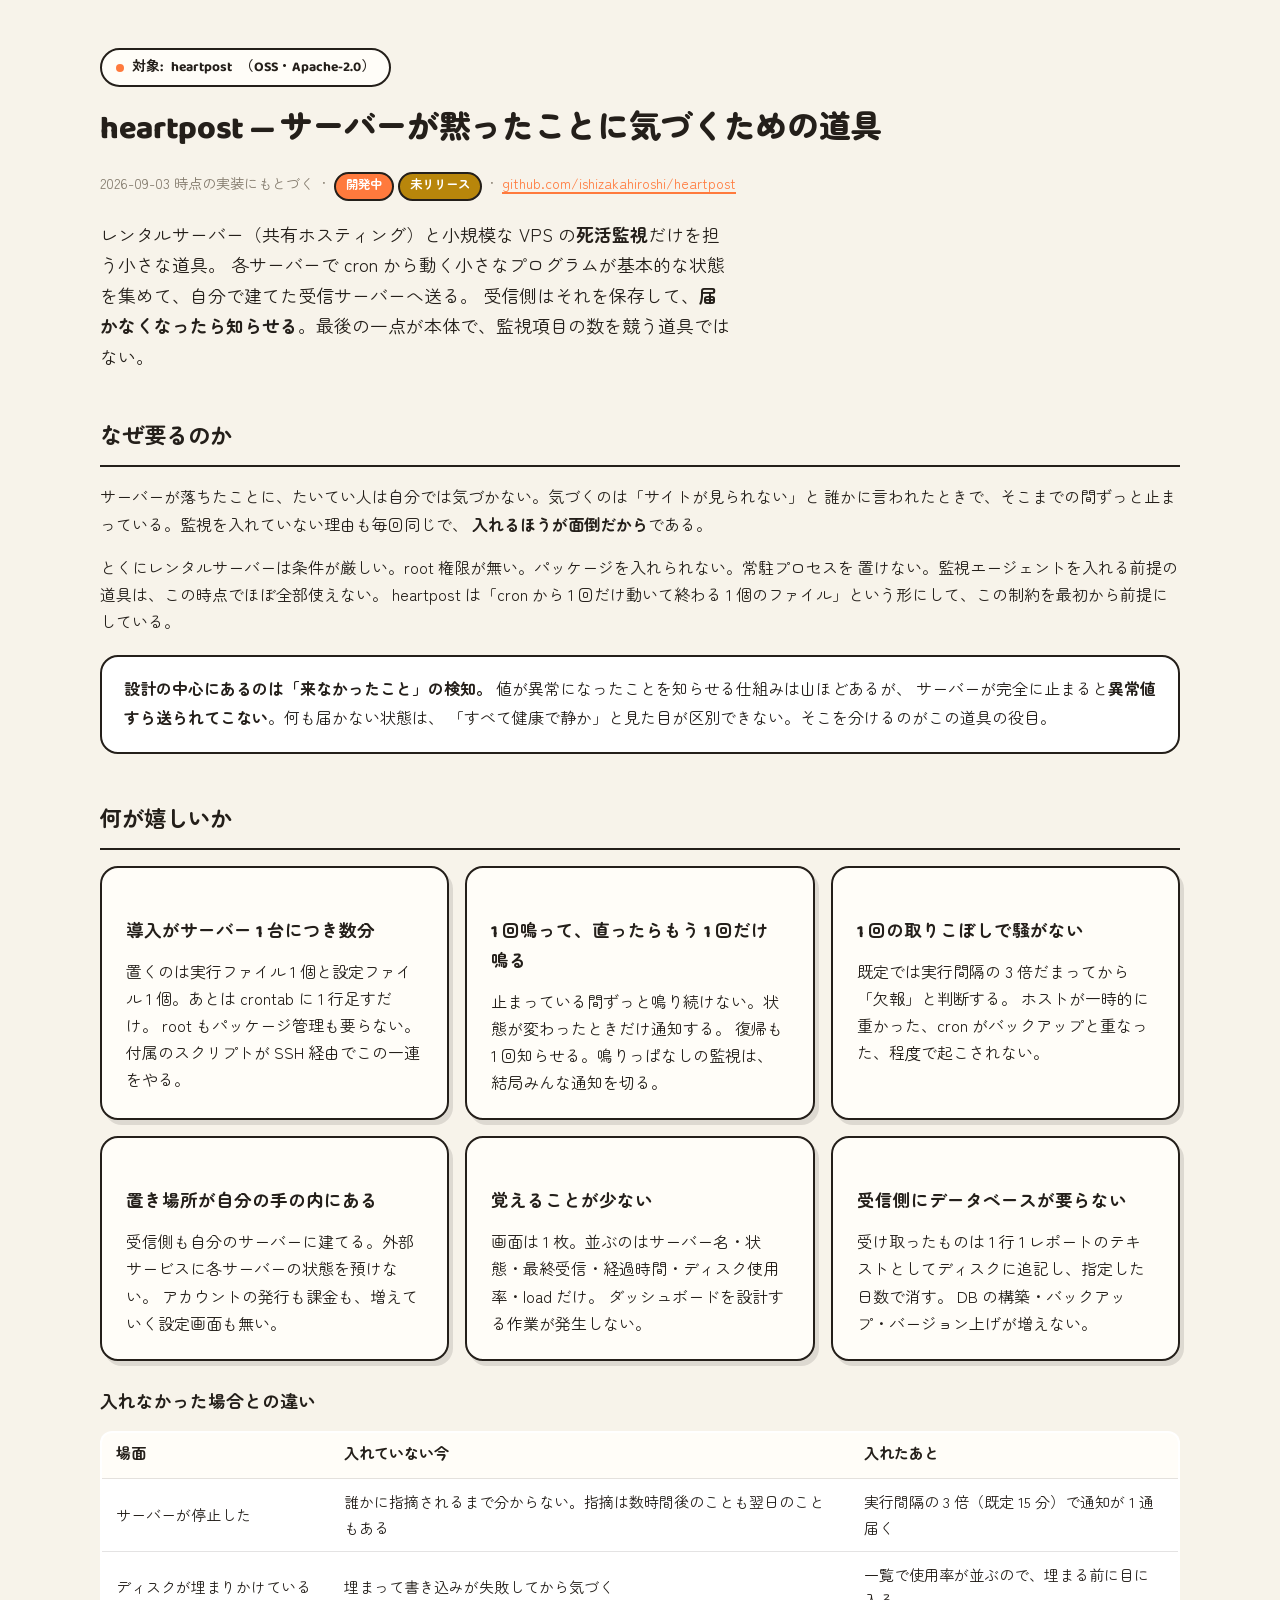
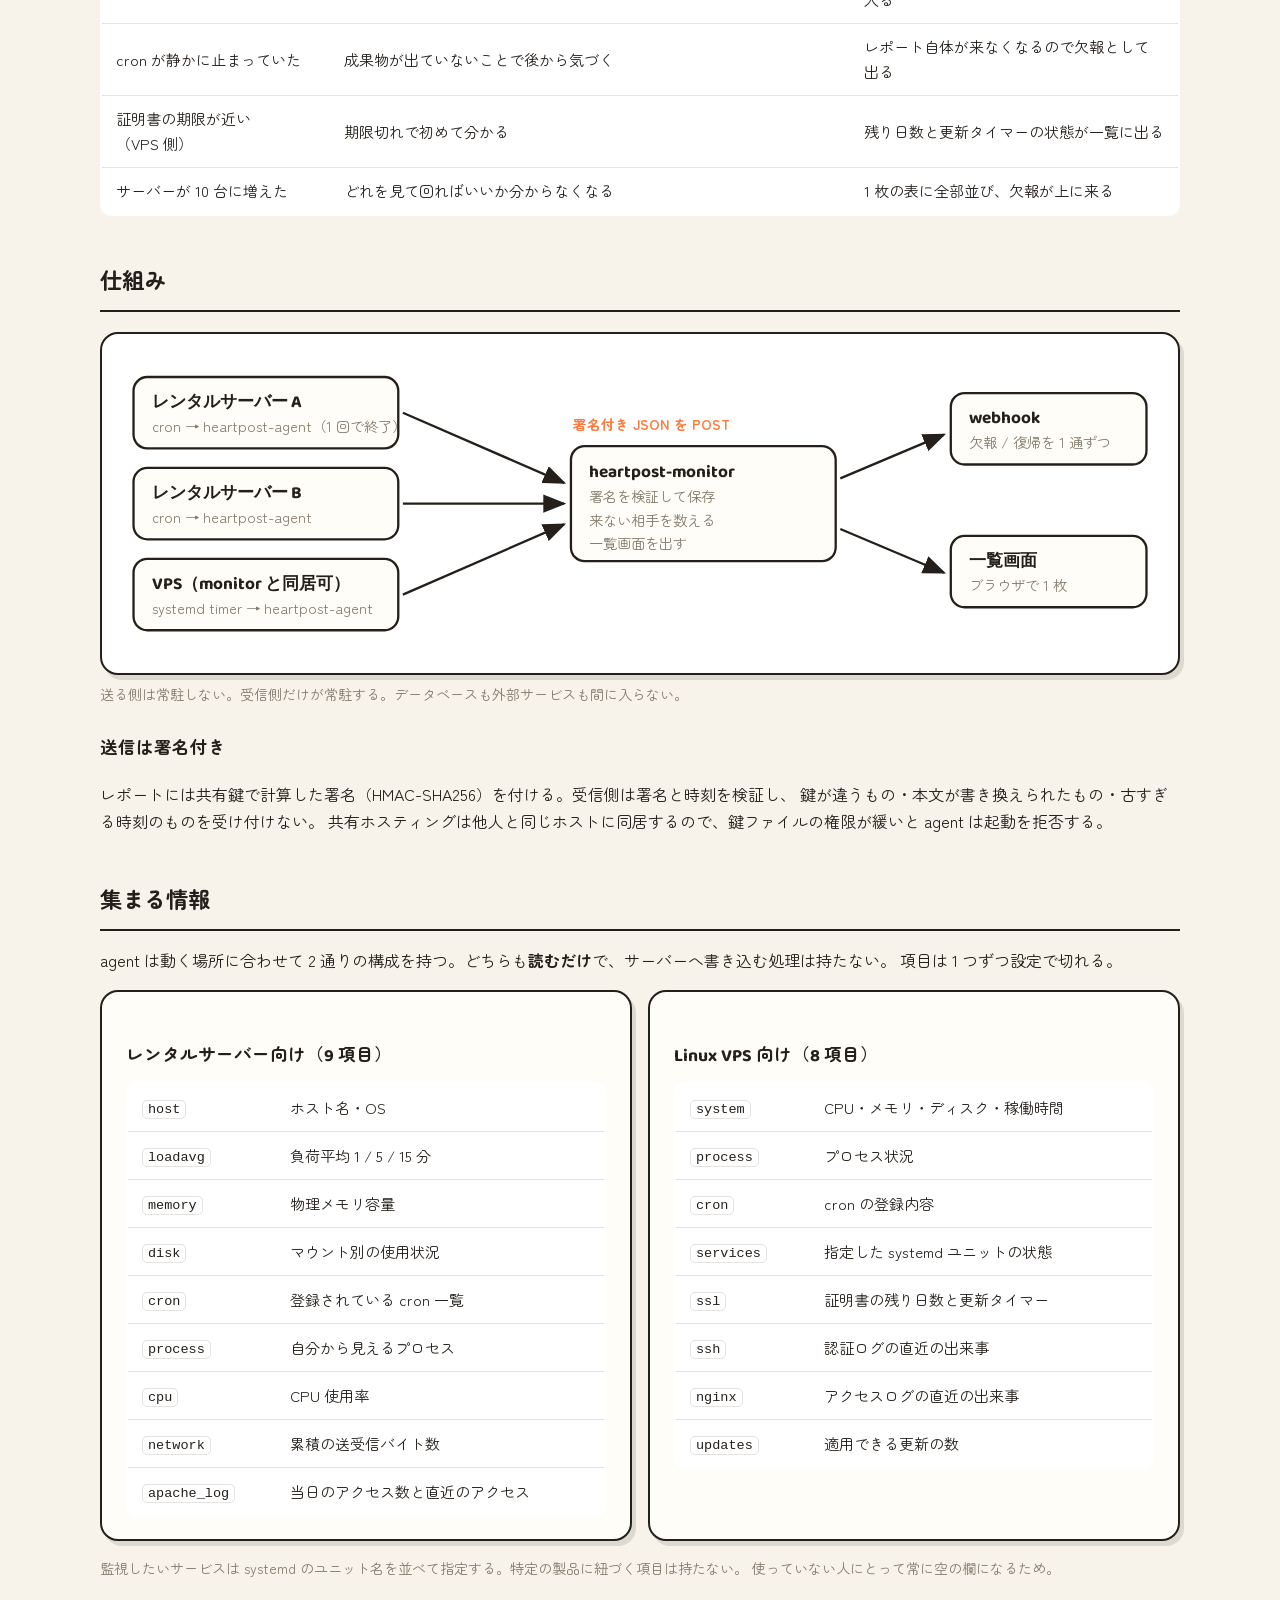
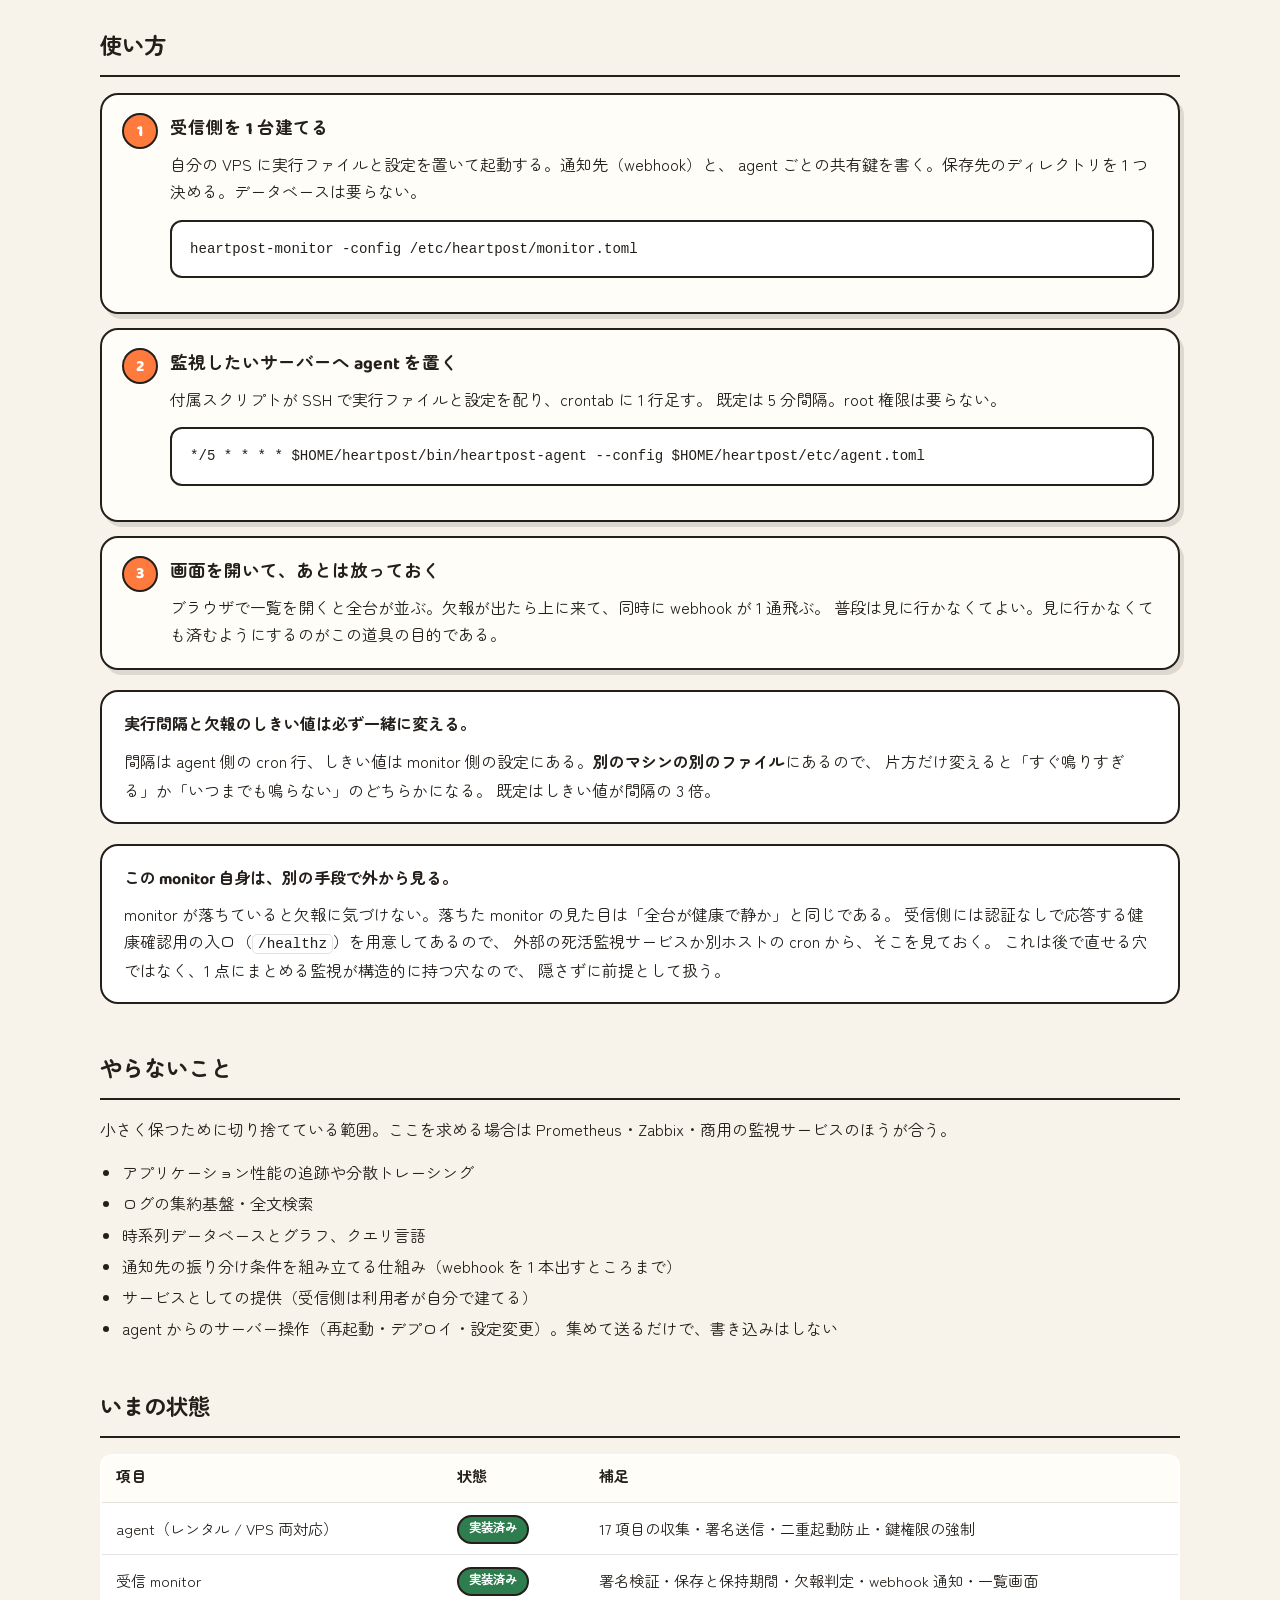
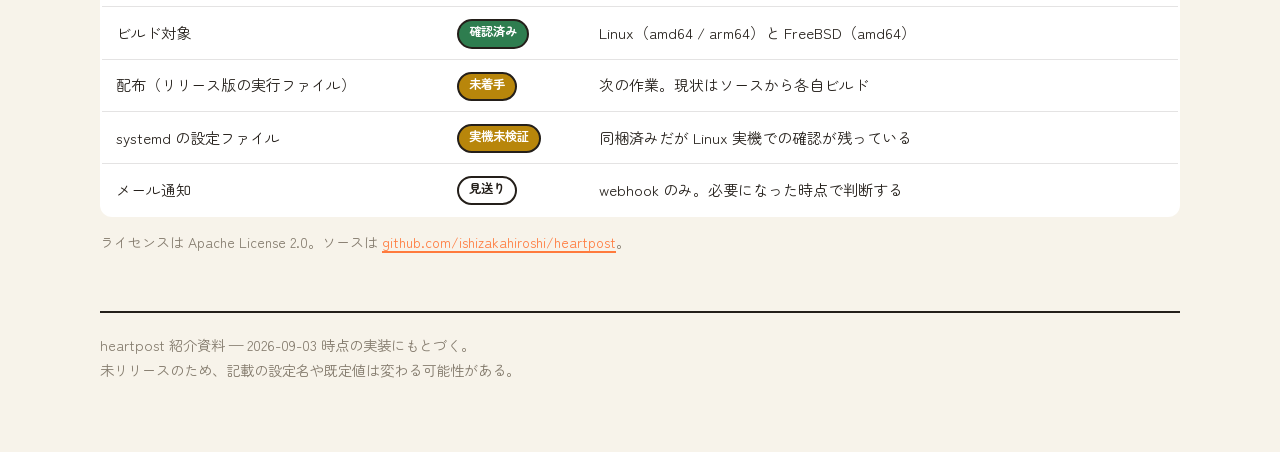
==== docs/index.html @ 2120d0ba "docs: 紹介ページを追加して GitHub Pages から出す 概要・なぜ要るか・何が嬉しいか・仕組み図・収集項目・使い方・やらないこと・ 現状を 1 ファイルにまとめた日本語の紹介ページ。do" ====
<!DOCTYPE html>
<html lang="ja">
<head>
<meta charset="utf-8">
<meta name="viewport" content="width=device-width,initial-scale=1">
<title>heartpost — レンタルサーバーと VPS の死活監視</title>
<meta name="description" content="heartpost はレンタルサーバー（共有ホスティング）と小規模な VPS の死活監視だけを担う小さな OSS。cron から動く agent が署名付きの heartbeat を送り、自前の monitor が届かなくなったら知らせる。">
<link rel="canonical" href="https://ishizakahiroshi.github.io/heartpost/">
<link rel="preconnect" href="https://fonts.googleapis.com">
<link rel="preconnect" href="https://fonts.gstatic.com" crossorigin>
<link href="https://fonts.googleapis.com/css2?family=Baloo+2:wght@600;700;800&family=Zen+Maru+Gothic:wght@400;500;700&display=swap" rel="stylesheet">
<style>
  :root {
    --bg:#f7f3ea; --ink:#241f1a; --ink-soft:#837a6c; --line:rgba(36,31,26,0.12);
    --accent:#ff7a3d; --card:#fffdf8; --ok:#2e7d4f; --warn:#b8860b; --bad:#b3261e;
    --display:'Baloo 2','Zen Maru Gothic',system-ui,cursive;
    --body:'Zen Maru Gothic',system-ui,sans-serif;
  }
  *{box-sizing:border-box}
  html,body{margin:0;padding:0}
  body{font-family:var(--body);color:var(--ink);background:var(--bg);line-height:1.7;
       text-wrap:pretty;font-size:16px}
  .wrap{max-width:min(1080px,92vw);margin:0 auto;padding:48px 0 80px}
  h1{font-family:var(--display);font-weight:800;font-size:2rem;margin:0 0 12px;letter-spacing:-0.01em}
  h2{font-family:var(--display);font-weight:700;font-size:1.4rem;margin:48px 0 16px;
     padding-bottom:8px;border-bottom:2px solid var(--ink)}
  h3{font-family:var(--display);font-weight:700;font-size:1.1rem;margin:28px 0 10px}
  p,li{font-size:1rem}
  a{color:var(--accent);text-decoration:underline;text-decoration-thickness:1.5px;text-underline-offset:3px}
  .card{background:var(--card);border:2px solid var(--ink);border-radius:18px;
        padding:22px 24px;box-shadow:4px 5px 0 var(--line);margin:16px 0}
  table{width:100%;border-collapse:collapse;margin:12px 0;background:#fff;
        border:2px solid var(--ink);border-radius:12px;overflow:hidden}
  th,td{padding:10px 14px;text-align:left;border-bottom:1px solid var(--line);font-size:0.94rem}
  th{background:#fffdf8;font-family:var(--display);font-weight:700}
  tr:last-child td{border-bottom:0}
  .tag{display:inline-block;padding:2px 10px;border-radius:999px;
       font-family:var(--display);font-weight:700;font-size:0.78rem;
       border:2px solid var(--ink);background:#fff;color:var(--ink)}
  .tag-ok{background:var(--ok);color:#fff} .tag-warn{background:var(--warn);color:#fff}
  .tag-bad{background:var(--bad);color:#fff} .tag-accent{background:var(--accent);color:#fff}
  .system-badge{display:inline-flex;align-items:center;gap:8px;padding:6px 14px;
                border-radius:999px;border:2px solid var(--ink);background:var(--card);
                font-family:var(--display);font-weight:700;font-size:0.86rem}
  .system-badge .dot{width:8px;height:8px;border-radius:50%;background:var(--accent)}
  .meta{color:var(--ink-soft);font-size:0.88rem}
  .lede{font-size:1.12rem;max-width:70ch}
  .grid2{display:grid;grid-template-columns:repeat(auto-fit,minmax(310px,1fr));gap:16px;margin:16px 0}
  .grid2 .card{margin:0}
  .kv{margin:0}
  .kv dt{font-family:var(--display);font-weight:700;margin-top:14px}
  .kv dt:first-child{margin-top:0}
  .kv dd{margin:2px 0 0}
  code{font-family:Consolas,ui-monospace,SFMono-Regular,Menlo,monospace;font-size:0.9em;
       background:#fff;border:1px solid var(--line);border-radius:5px;padding:1px 5px}
  pre{background:#fff;border:2px solid var(--ink);border-radius:12px;padding:16px 18px;
      overflow-x:auto;font-family:Consolas,ui-monospace,SFMono-Regular,Menlo,monospace;font-size:0.88rem;line-height:1.6}
  pre code{background:none;border:0;padding:0;font-size:1em}
  .steps{counter-reset:step;list-style:none;padding:0;margin:16px 0}
  .steps>li{counter-increment:step;background:var(--card);border:2px solid var(--ink);
            border-radius:18px;padding:20px 24px 20px 68px;position:relative;
            box-shadow:4px 5px 0 var(--line);margin:0 0 14px}
  .steps>li::before{content:counter(step);position:absolute;left:20px;top:18px;
            width:32px;height:32px;border-radius:50%;border:2px solid var(--ink);
            background:var(--accent);color:#fff;font-family:var(--display);font-weight:800;
            display:grid;place-items:center;font-size:1rem}
  .steps h3{margin:0 0 6px}
  figure{margin:20px 0}
  figcaption{color:var(--ink-soft);font-size:0.88rem;margin-top:8px}
  .diagram{background:#fff;border:2px solid var(--ink);border-radius:18px;padding:20px;
           box-shadow:4px 5px 0 var(--line)}
  .diagram svg{width:100%;height:auto;display:block}
  .note{border:2px solid var(--ink);border-radius:18px;background:#fff;padding:18px 22px;margin:20px 0}
  .note b{font-family:var(--display)}
  ul.tight{margin:8px 0;padding-left:22px}
  ul.tight li{margin:4px 0}
  .foot{margin-top:56px;padding-top:20px;border-top:2px solid var(--ink);color:var(--ink-soft);font-size:0.9rem}
  /* 狭い画面では表が min-content 未満に縮まず、文書全体を横へ押し広げて本文が切れる。
     表だけを内側でスクロールさせて、本文の折り返しを守る。 */
  @media (max-width:720px){
    table{display:block;overflow-x:auto;-webkit-overflow-scrolling:touch}
    .wrap{padding:32px 0 64px}
    h1{font-size:1.6rem}
    .steps>li{padding:18px 18px 18px 58px}
    .steps>li::before{left:14px}
  }
  @media print{ body{background:#fff} .card,.steps>li,.diagram,.note{box-shadow:none} }
</style>
</head>
<body>
<div class="wrap">

  <div class="system-badge"><span class="dot"></span> 対象: <b>heartpost</b>（OSS・Apache-2.0）</div>

  <h1 style="margin-top:16px">heartpost — サーバーが黙ったことに気づくための道具</h1>
  <p class="meta">
    2026-09-03 時点の実装にもとづく &nbsp;·&nbsp; <span class="tag tag-accent">開発中</span>
    <span class="tag tag-warn">未リリース</span>
    &nbsp;·&nbsp; <a href="https://github.com/ishizakahiroshi/heartpost">github.com/ishizakahiroshi/heartpost</a>
  </p>

  <p class="lede">
    レンタルサーバー（共有ホスティング）と小規模な VPS の<b>死活監視</b>だけを担う小さな道具。
    各サーバーで cron から動く小さなプログラムが基本的な状態を集めて、自分で建てた受信サーバーへ送る。
    受信側はそれを保存して、<b>届かなくなったら知らせる</b>。最後の一点が本体で、監視項目の数を競う道具ではない。
  </p>

  <h2>なぜ要るのか</h2>

  <p>
    サーバーが落ちたことに、たいてい人は自分では気づかない。気づくのは「サイトが見られない」と
    誰かに言われたときで、そこまでの間ずっと止まっている。監視を入れていない理由も毎回同じで、
    <b>入れるほうが面倒だから</b>である。
  </p>

  <p>
    とくにレンタルサーバーは条件が厳しい。root 権限が無い。パッケージを入れられない。常駐プロセスを
    置けない。監視エージェントを入れる前提の道具は、この時点でほぼ全部使えない。
    heartpost は「cron から 1 回だけ動いて終わる 1 個のファイル」という形にして、この制約を最初から前提にしている。
  </p>

  <div class="note">
    <p style="margin:0">
      <b>設計の中心にあるのは「来なかったこと」の検知。</b>
      値が異常になったことを知らせる仕組みは山ほどあるが、
      サーバーが完全に止まると<b>異常値すら送られてこない</b>。何も届かない状態は、
      「すべて健康で静か」と見た目が区別できない。そこを分けるのがこの道具の役目。
    </p>
  </div>

  <h2>何が嬉しいか</h2>

  <div class="grid2">
    <div class="card">
      <h3>導入がサーバー 1 台につき数分</h3>
      <p style="margin:0">
        置くのは実行ファイル 1 個と設定ファイル 1 個。あとは crontab に 1 行足すだけ。
        root もパッケージ管理も要らない。付属のスクリプトが SSH 経由でこの一連をやる。
      </p>
    </div>
    <div class="card">
      <h3>1 回鳴って、直ったらもう 1 回だけ鳴る</h3>
      <p style="margin:0">
        止まっている間ずっと鳴り続けない。状態が変わったときだけ通知する。
        復帰も 1 回知らせる。鳴りっぱなしの監視は、結局みんな通知を切る。
      </p>
    </div>
    <div class="card">
      <h3>1 回の取りこぼしで騒がない</h3>
      <p style="margin:0">
        既定では実行間隔の 3 倍だまってから「欠報」と判断する。
        ホストが一時的に重かった、cron がバックアップと重なった、程度で起こされない。
      </p>
    </div>
    <div class="card">
      <h3>置き場所が自分の手の内にある</h3>
      <p style="margin:0">
        受信側も自分のサーバーに建てる。外部サービスに各サーバーの状態を預けない。
        アカウントの発行も課金も、増えていく設定画面も無い。
      </p>
    </div>
    <div class="card">
      <h3>覚えることが少ない</h3>
      <p style="margin:0">
        画面は 1 枚。並ぶのはサーバー名・状態・最終受信・経過時間・ディスク使用率・load だけ。
        ダッシュボードを設計する作業が発生しない。
      </p>
    </div>
    <div class="card">
      <h3>受信側にデータベースが要らない</h3>
      <p style="margin:0">
        受け取ったものは 1 行 1 レポートのテキストとしてディスクに追記し、指定した日数で消す。
        DB の構築・バックアップ・バージョン上げが増えない。
      </p>
    </div>
  </div>

  <h3>入れなかった場合との違い</h3>

  <table>
    <thead>
      <tr><th>場面</th><th>入れていない今</th><th>入れたあと</th></tr>
    </thead>
    <tbody>
      <tr>
        <td>サーバーが停止した</td>
        <td>誰かに指摘されるまで分からない。指摘は数時間後のことも翌日のこともある</td>
        <td>実行間隔の 3 倍（既定 15 分）で通知が 1 通届く</td>
      </tr>
      <tr>
        <td>ディスクが埋まりかけている</td>
        <td>埋まって書き込みが失敗してから気づく</td>
        <td>一覧で使用率が並ぶので、埋まる前に目に入る</td>
      </tr>
      <tr>
        <td>cron が静かに止まっていた</td>
        <td>成果物が出ていないことで後から気づく</td>
        <td>レポート自体が来なくなるので欠報として出る</td>
      </tr>
      <tr>
        <td>証明書の期限が近い（VPS 側）</td>
        <td>期限切れで初めて分かる</td>
        <td>残り日数と更新タイマーの状態が一覧に出る</td>
      </tr>
      <tr>
        <td>サーバーが 10 台に増えた</td>
        <td>どれを見て回ればいいか分からなくなる</td>
        <td>1 枚の表に全部並び、欠報が上に来る</td>
      </tr>
    </tbody>
  </table>

  <h2>仕組み</h2>

  <figure>
    <div class="diagram">
      <svg viewBox="0 0 900 260" role="img" aria-label="agent が monitor へ署名付きレポートを送り、monitor が保存して webhook へ通知する構成図">
        <defs>
          <marker id="ar" markerWidth="10" markerHeight="8" refX="9" refY="4" orient="auto">
            <path d="M0,0 L10,4 L0,8 z" fill="#241f1a"/>
          </marker>
        </defs>
        <!-- agents -->
        <rect x="10" y="20" width="230" height="62" rx="12" fill="#fffdf8" stroke="#241f1a" stroke-width="2"/>
        <text x="26" y="46" font-family="'Baloo 2',sans-serif" font-weight="700" font-size="15" fill="#241f1a">レンタルサーバー A</text>
        <text x="26" y="68" font-size="12.5" fill="#837a6c">cron → heartpost-agent（1 回で終了）</text>

        <rect x="10" y="99" width="230" height="62" rx="12" fill="#fffdf8" stroke="#241f1a" stroke-width="2"/>
        <text x="26" y="125" font-family="'Baloo 2',sans-serif" font-weight="700" font-size="15" fill="#241f1a">レンタルサーバー B</text>
        <text x="26" y="147" font-size="12.5" fill="#837a6c">cron → heartpost-agent</text>

        <rect x="10" y="178" width="230" height="62" rx="12" fill="#fffdf8" stroke="#241f1a" stroke-width="2"/>
        <text x="26" y="204" font-family="'Baloo 2',sans-serif" font-weight="700" font-size="15" fill="#241f1a">VPS（monitor と同居可）</text>
        <text x="26" y="226" font-size="12.5" fill="#837a6c">systemd timer → heartpost-agent</text>

        <!-- arrows -->
        <line x1="244" y1="51" x2="384" y2="112" stroke="#241f1a" stroke-width="2" marker-end="url(#ar)"/>
        <line x1="244" y1="130" x2="384" y2="130" stroke="#241f1a" stroke-width="2" marker-end="url(#ar)"/>
        <line x1="244" y1="209" x2="384" y2="148" stroke="#241f1a" stroke-width="2" marker-end="url(#ar)"/>
        <text x="392" y="66" font-size="12" fill="#ff7a3d" font-weight="700">署名付き JSON を POST</text>

        <!-- monitor -->
        <rect x="390" y="80" width="230" height="100" rx="12" fill="#fffdf8" stroke="#241f1a" stroke-width="2"/>
        <text x="406" y="107" font-family="'Baloo 2',sans-serif" font-weight="700" font-size="15" fill="#241f1a">heartpost-monitor</text>
        <text x="406" y="129" font-size="12.5" fill="#837a6c">署名を検証して保存</text>
        <text x="406" y="149" font-size="12.5" fill="#837a6c">来ない相手を数える</text>
        <text x="406" y="169" font-size="12.5" fill="#837a6c">一覧画面を出す</text>

        <!-- outputs -->
        <line x1="624" y1="108" x2="714" y2="70" stroke="#241f1a" stroke-width="2" marker-end="url(#ar)"/>
        <line x1="624" y1="152" x2="714" y2="190" stroke="#241f1a" stroke-width="2" marker-end="url(#ar)"/>

        <rect x="720" y="34" width="170" height="62" rx="12" fill="#fffdf8" stroke="#241f1a" stroke-width="2"/>
        <text x="736" y="60" font-family="'Baloo 2',sans-serif" font-weight="700" font-size="15" fill="#241f1a">webhook</text>
        <text x="736" y="82" font-size="12.5" fill="#837a6c">欠報 / 復帰を 1 通ずつ</text>

        <rect x="720" y="158" width="170" height="62" rx="12" fill="#fffdf8" stroke="#241f1a" stroke-width="2"/>
        <text x="736" y="184" font-family="'Baloo 2',sans-serif" font-weight="700" font-size="15" fill="#241f1a">一覧画面</text>
        <text x="736" y="206" font-size="12.5" fill="#837a6c">ブラウザで 1 枚</text>
      </svg>
    </div>
    <figcaption>
      送る側は常駐しない。受信側だけが常駐する。データベースも外部サービスも間に入らない。
    </figcaption>
  </figure>

  <h3>送信は署名付き</h3>
  <p>
    レポートには共有鍵で計算した署名（HMAC-SHA256）を付ける。受信側は署名と時刻を検証し、
    鍵が違うもの・本文が書き換えられたもの・古すぎる時刻のものを受け付けない。
    共有ホスティングは他人と同じホストに同居するので、鍵ファイルの権限が緩いと agent は起動を拒否する。
  </p>

  <h2>集まる情報</h2>

  <p>
    agent は動く場所に合わせて 2 通りの構成を持つ。どちらも<b>読むだけ</b>で、サーバーへ書き込む処理は持たない。
    項目は 1 つずつ設定で切れる。
  </p>

  <div class="grid2">
    <div class="card">
      <h3>レンタルサーバー向け（9 項目）</h3>
      <table style="margin:8px 0 0">
        <tbody>
          <tr><td><code>host</code></td><td>ホスト名・OS</td></tr>
          <tr><td><code>loadavg</code></td><td>負荷平均 1 / 5 / 15 分</td></tr>
          <tr><td><code>memory</code></td><td>物理メモリ容量</td></tr>
          <tr><td><code>disk</code></td><td>マウント別の使用状況</td></tr>
          <tr><td><code>cron</code></td><td>登録されている cron 一覧</td></tr>
          <tr><td><code>process</code></td><td>自分から見えるプロセス</td></tr>
          <tr><td><code>cpu</code></td><td>CPU 使用率</td></tr>
          <tr><td><code>network</code></td><td>累積の送受信バイト数</td></tr>
          <tr><td><code>apache_log</code></td><td>当日のアクセス数と直近のアクセス</td></tr>
        </tbody>
      </table>
    </div>
    <div class="card">
      <h3>Linux VPS 向け（8 項目）</h3>
      <table style="margin:8px 0 0">
        <tbody>
          <tr><td><code>system</code></td><td>CPU・メモリ・ディスク・稼働時間</td></tr>
          <tr><td><code>process</code></td><td>プロセス状況</td></tr>
          <tr><td><code>cron</code></td><td>cron の登録内容</td></tr>
          <tr><td><code>services</code></td><td>指定した systemd ユニットの状態</td></tr>
          <tr><td><code>ssl</code></td><td>証明書の残り日数と更新タイマー</td></tr>
          <tr><td><code>ssh</code></td><td>認証ログの直近の出来事</td></tr>
          <tr><td><code>nginx</code></td><td>アクセスログの直近の出来事</td></tr>
          <tr><td><code>updates</code></td><td>適用できる更新の数</td></tr>
        </tbody>
      </table>
    </div>
  </div>

  <p class="meta">
    監視したいサービスは systemd のユニット名を並べて指定する。特定の製品に紐づく項目は持たない。
    使っていない人にとって常に空の欄になるため。
  </p>

  <h2>使い方</h2>

  <ol class="steps">
    <li>
      <h3>受信側を 1 台建てる</h3>
      <p style="margin:0 0 10px">
        自分の VPS に実行ファイルと設定を置いて起動する。通知先（webhook）と、
        agent ごとの共有鍵を書く。保存先のディレクトリを 1 つ決める。データベースは要らない。
      </p>
<pre><code>heartpost-monitor -config /etc/heartpost/monitor.toml</code></pre>
    </li>
    <li>
      <h3>監視したいサーバーへ agent を置く</h3>
      <p style="margin:0 0 10px">
        付属スクリプトが SSH で実行ファイルと設定を配り、crontab に 1 行足す。
        既定は 5 分間隔。root 権限は要らない。
      </p>
<pre><code>*/5 * * * * $HOME/heartpost/bin/heartpost-agent --config $HOME/heartpost/etc/agent.toml</code></pre>
    </li>
    <li>
      <h3>画面を開いて、あとは放っておく</h3>
      <p style="margin:0">
        ブラウザで一覧を開くと全台が並ぶ。欠報が出たら上に来て、同時に webhook が 1 通飛ぶ。
        普段は見に行かなくてよい。見に行かなくても済むようにするのがこの道具の目的である。
      </p>
    </li>
  </ol>

  <div class="note">
    <p style="margin:0 0 8px"><b>実行間隔と欠報のしきい値は必ず一緒に変える。</b></p>
    <p style="margin:0">
      間隔は agent 側の cron 行、しきい値は monitor 側の設定にある。<b>別のマシンの別のファイル</b>にあるので、
      片方だけ変えると「すぐ鳴りすぎる」か「いつまでも鳴らない」のどちらかになる。
      既定はしきい値が間隔の 3 倍。
    </p>
  </div>

  <div class="note">
    <p style="margin:0 0 8px"><b>この monitor 自身は、別の手段で外から見る。</b></p>
    <p style="margin:0">
      monitor が落ちていると欠報に気づけない。落ちた monitor の見た目は「全台が健康で静か」と同じである。
      受信側には認証なしで応答する健康確認用の入口（<code>/healthz</code>）を用意してあるので、
      外部の死活監視サービスか別ホストの cron から、そこを見ておく。
      これは後で直せる穴ではなく、1 点にまとめる監視が構造的に持つ穴なので、
      隠さずに前提として扱う。
    </p>
  </div>

  <h2>やらないこと</h2>

  <p>
    小さく保つために切り捨てている範囲。ここを求める場合は Prometheus・Zabbix・商用の監視サービスのほうが合う。
  </p>

  <ul class="tight">
    <li>アプリケーション性能の追跡や分散トレーシング</li>
    <li>ログの集約基盤・全文検索</li>
    <li>時系列データベースとグラフ、クエリ言語</li>
    <li>通知先の振り分け条件を組み立てる仕組み（webhook を 1 本出すところまで）</li>
    <li>サービスとしての提供（受信側は利用者が自分で建てる）</li>
    <li>agent からのサーバー操作（再起動・デプロイ・設定変更）。集めて送るだけで、書き込みはしない</li>
  </ul>

  <h2>いまの状態</h2>

  <table>
    <thead><tr><th>項目</th><th>状態</th><th>補足</th></tr></thead>
    <tbody>
      <tr><td>agent（レンタル / VPS 両対応）</td><td><span class="tag tag-ok">実装済み</span></td><td>17 項目の収集・署名送信・二重起動防止・鍵権限の強制</td></tr>
      <tr><td>受信 monitor</td><td><span class="tag tag-ok">実装済み</span></td><td>署名検証・保存と保持期間・欠報判定・webhook 通知・一覧画面</td></tr>
      <tr><td>ビルド対象</td><td><span class="tag tag-ok">確認済み</span></td><td>Linux（amd64 / arm64）と FreeBSD（amd64）</td></tr>
      <tr><td>配布（リリース版の実行ファイル）</td><td><span class="tag tag-warn">未着手</span></td><td>次の作業。現状はソースから各自ビルド</td></tr>
      <tr><td>systemd の設定ファイル</td><td><span class="tag tag-warn">実機未検証</span></td><td>同梱済みだが Linux 実機での確認が残っている</td></tr>
      <tr><td>メール通知</td><td><span class="tag">見送り</span></td><td>webhook のみ。必要になった時点で判断する</td></tr>
    </tbody>
  </table>

  <p class="meta">
    ライセンスは Apache License 2.0。ソースは
    <a href="https://github.com/ishizakahiroshi/heartpost">github.com/ishizakahiroshi/heartpost</a>。
  </p>

  <div class="foot">
    heartpost 紹介資料 — 2026-09-03 時点の実装にもとづく。<br>
    未リリースのため、記載の設定名や既定値は変わる可能性がある。
  </div>

</div>
</body>
</html>
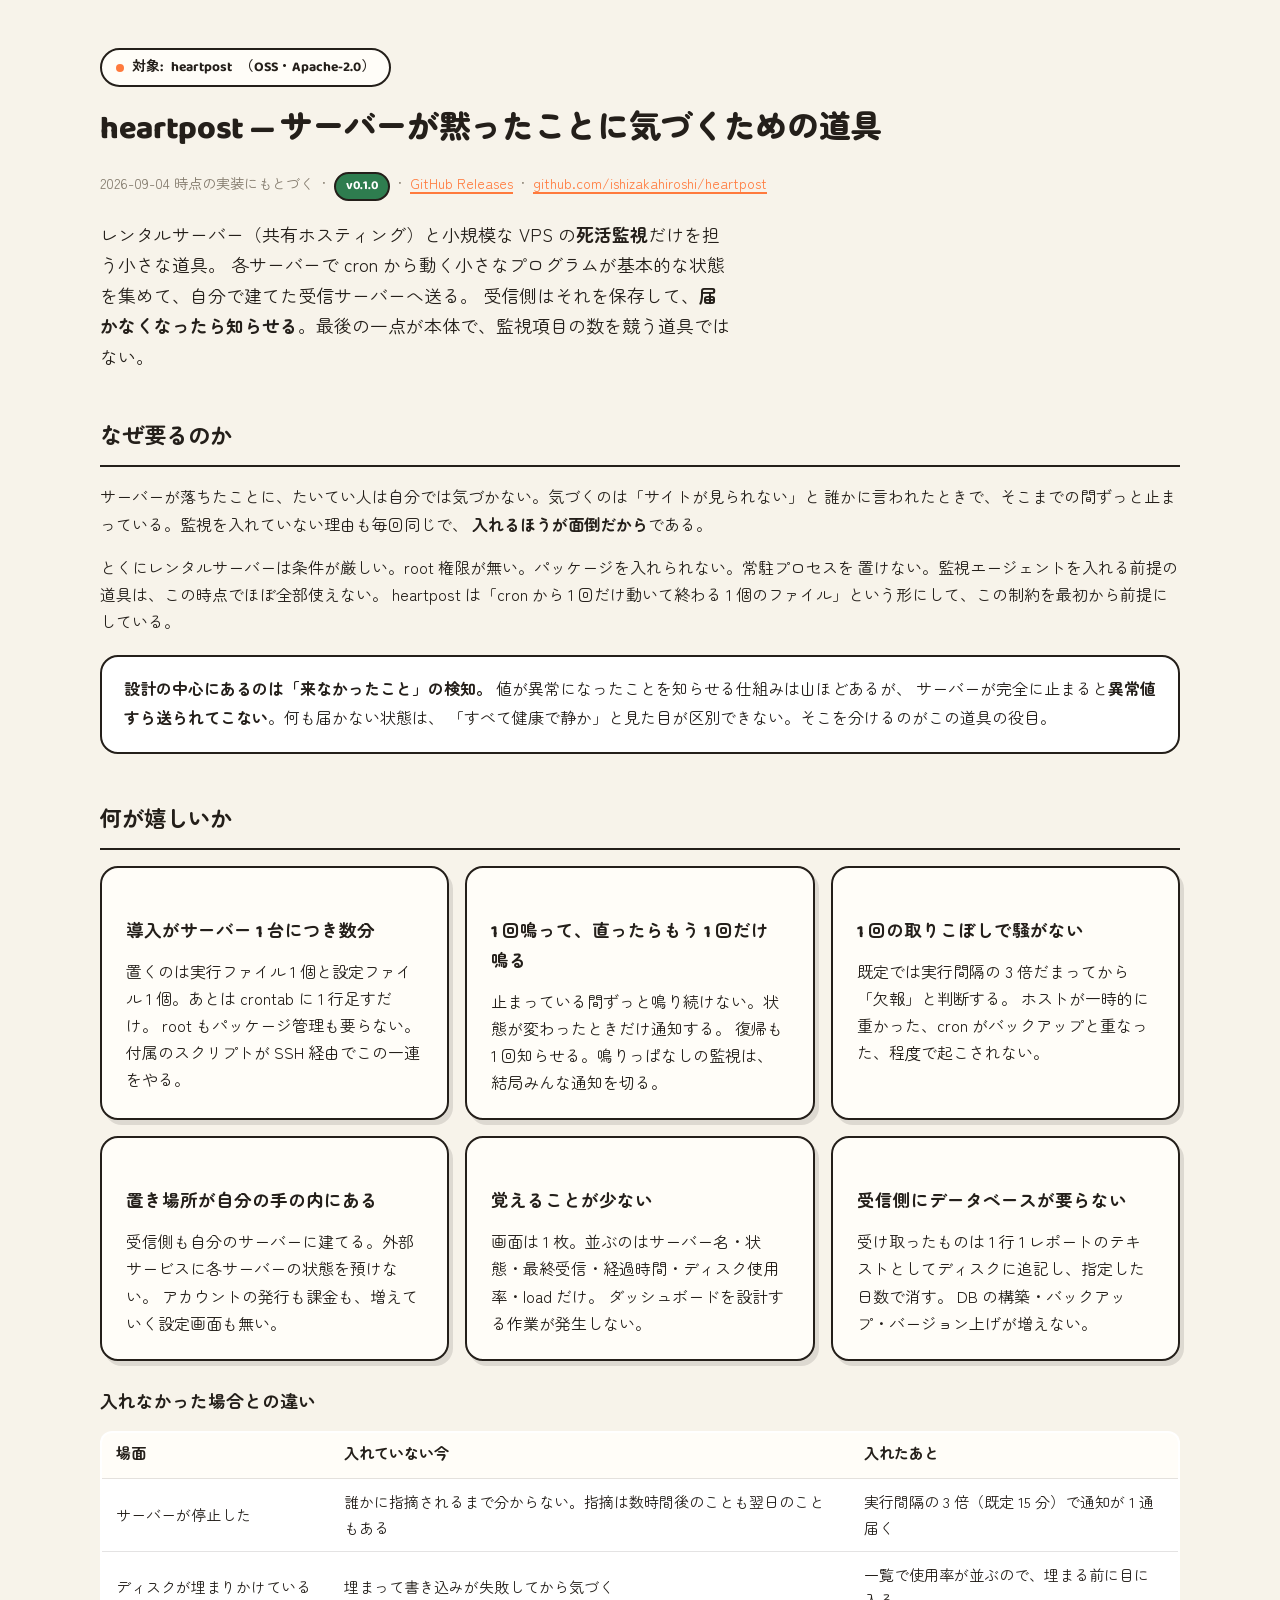
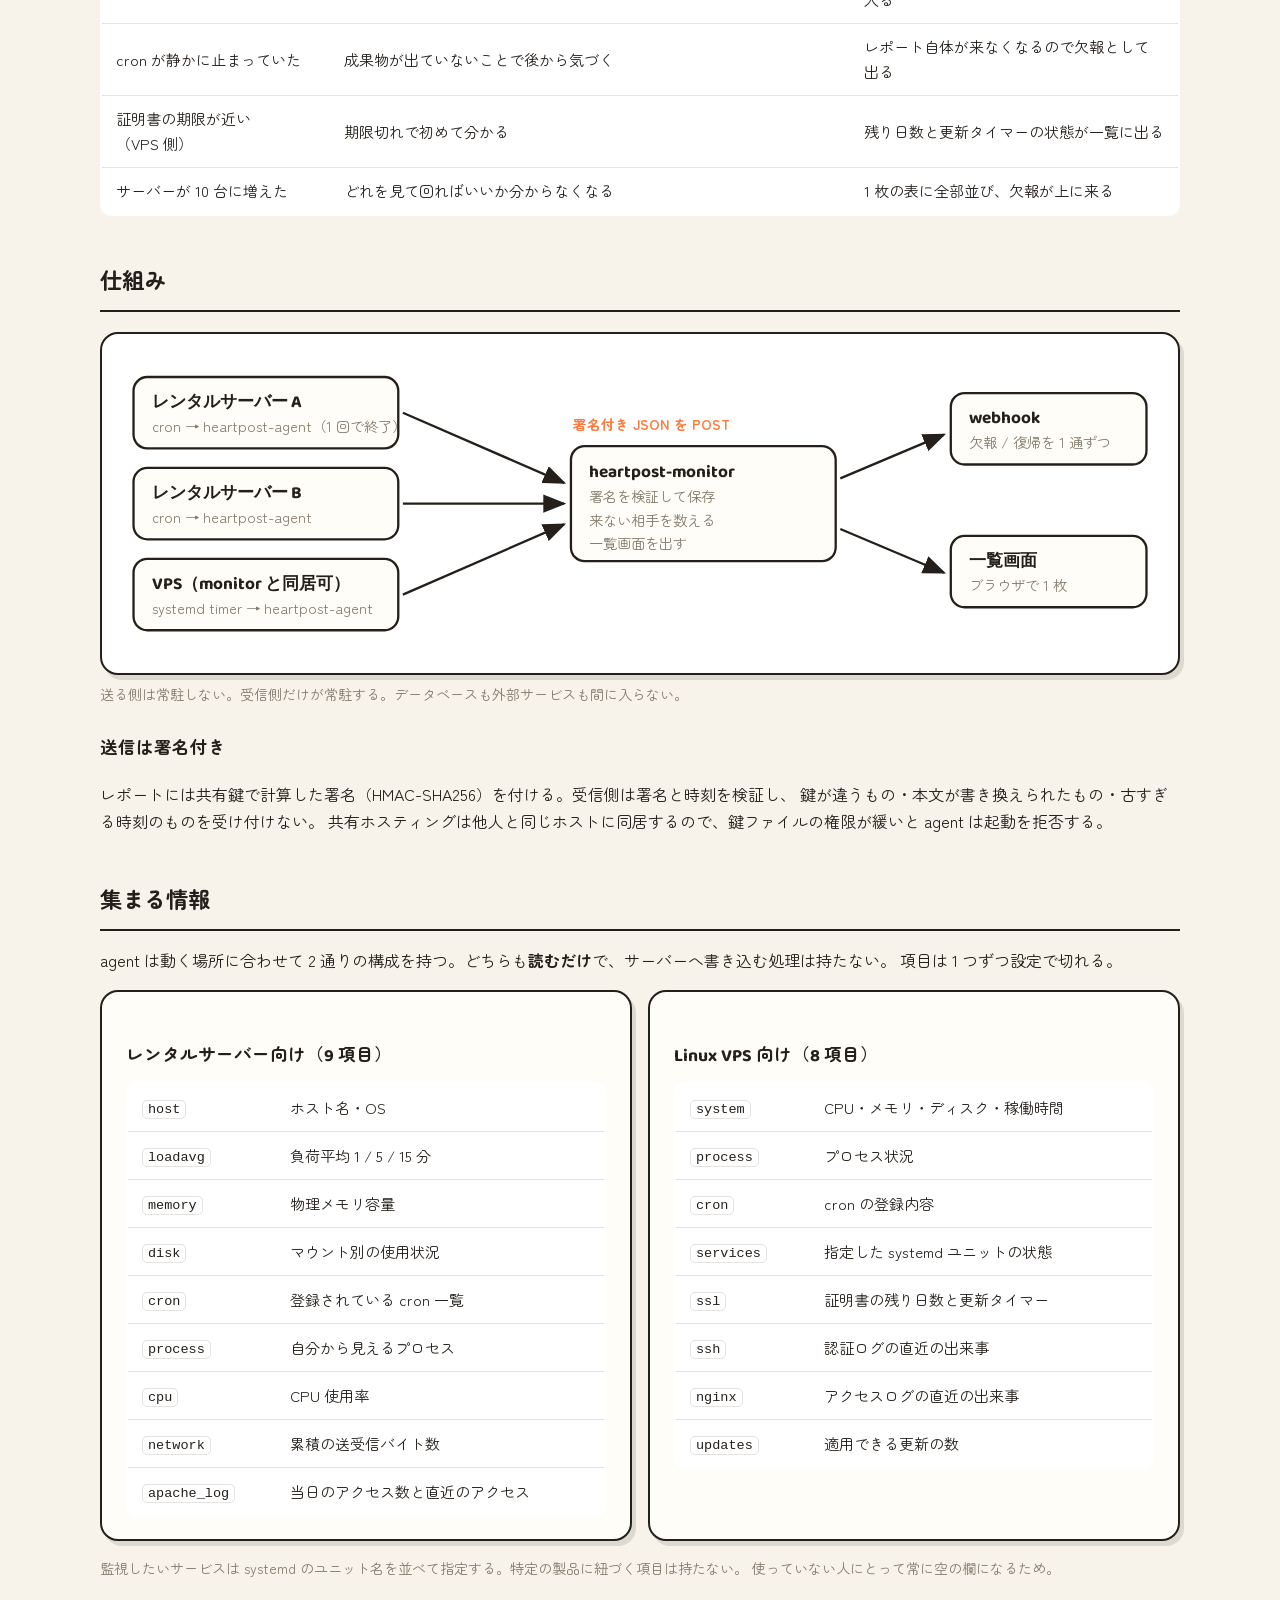
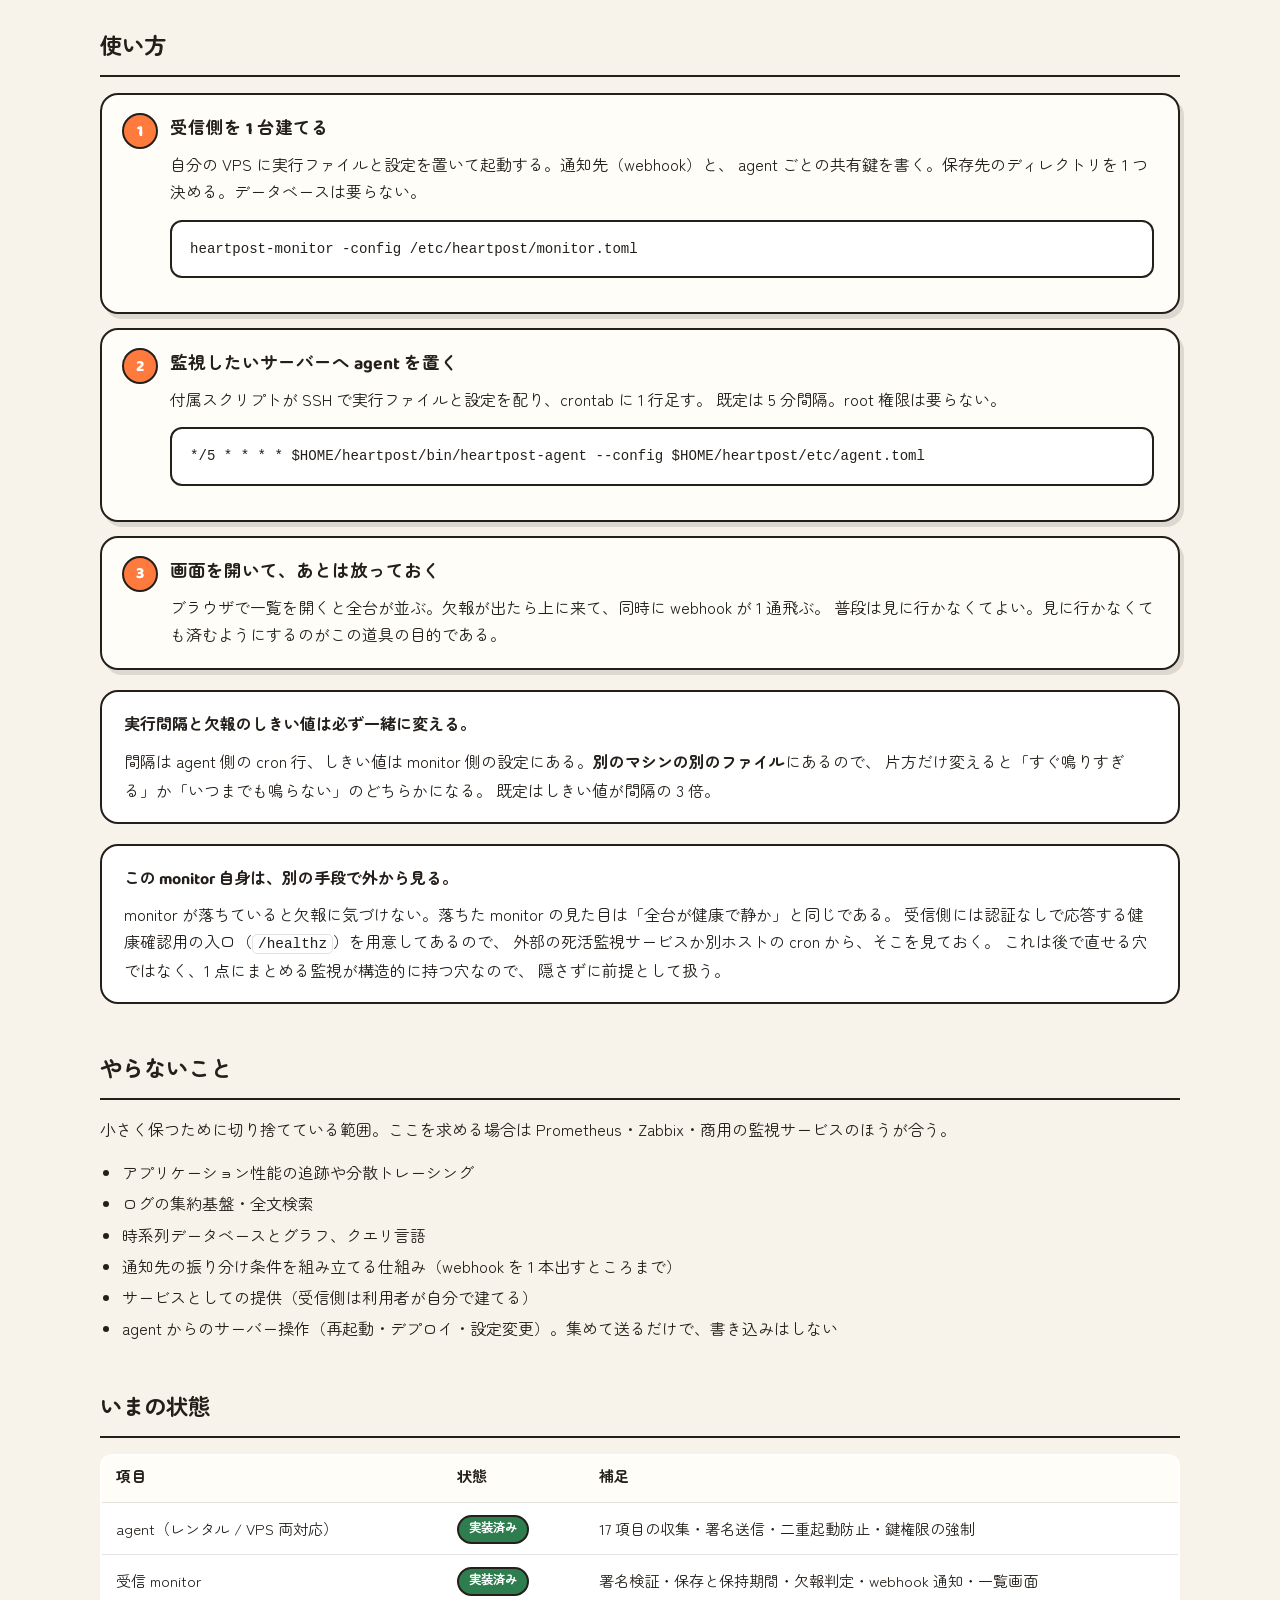
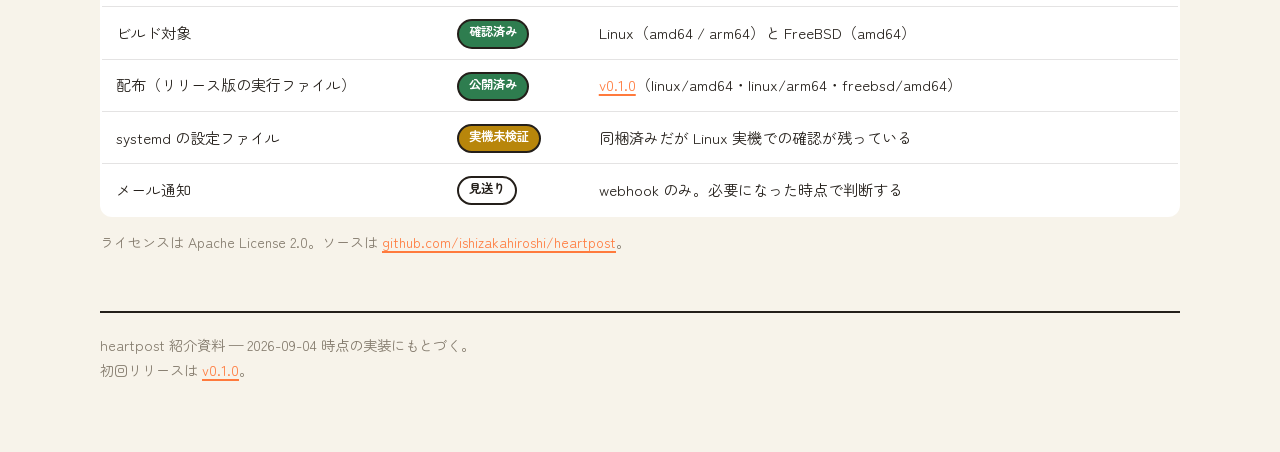
==== commit 1916f63c: "docs: v0.1.0 公開に合わせて README と紹介ページを更新する" ====
--- a/docs/index.html
+++ b/docs/index.html
@@ -94,8 +94,8 @@
 
   <h1 style="margin-top:16px">heartpost — サーバーが黙ったことに気づくための道具</h1>
   <p class="meta">
-    2026-09-03 時点の実装にもとづく &nbsp;·&nbsp; <span class="tag tag-accent">開発中</span>
-    <span class="tag tag-warn">未リリース</span>
+    2026-09-04 時点の実装にもとづく &nbsp;·&nbsp; <span class="tag tag-ok">v0.1.0</span>
+    &nbsp;·&nbsp; <a href="https://github.com/ishizakahiroshi/heartpost/releases/tag/v0.1.0">GitHub Releases</a>
     &nbsp;·&nbsp; <a href="https://github.com/ishizakahiroshi/heartpost">github.com/ishizakahiroshi/heartpost</a>
   </p>
 
@@ -388,7 +388,7 @@
       <tr><td>agent（レンタル / VPS 両対応）</td><td><span class="tag tag-ok">実装済み</span></td><td>17 項目の収集・署名送信・二重起動防止・鍵権限の強制</td></tr>
       <tr><td>受信 monitor</td><td><span class="tag tag-ok">実装済み</span></td><td>署名検証・保存と保持期間・欠報判定・webhook 通知・一覧画面</td></tr>
       <tr><td>ビルド対象</td><td><span class="tag tag-ok">確認済み</span></td><td>Linux（amd64 / arm64）と FreeBSD（amd64）</td></tr>
-      <tr><td>配布（リリース版の実行ファイル）</td><td><span class="tag tag-warn">未着手</span></td><td>次の作業。現状はソースから各自ビルド</td></tr>
+      <tr><td>配布（リリース版の実行ファイル）</td><td><span class="tag tag-ok">公開済み</span></td><td><a href="https://github.com/ishizakahiroshi/heartpost/releases/tag/v0.1.0">v0.1.0</a>（linux/amd64・linux/arm64・freebsd/amd64）</td></tr>
       <tr><td>systemd の設定ファイル</td><td><span class="tag tag-warn">実機未検証</span></td><td>同梱済みだが Linux 実機での確認が残っている</td></tr>
       <tr><td>メール通知</td><td><span class="tag">見送り</span></td><td>webhook のみ。必要になった時点で判断する</td></tr>
     </tbody>
@@ -400,8 +400,8 @@
   </p>
 
   <div class="foot">
-    heartpost 紹介資料 — 2026-09-03 時点の実装にもとづく。<br>
-    未リリースのため、記載の設定名や既定値は変わる可能性がある。
+    heartpost 紹介資料 — 2026-09-04 時点の実装にもとづく。<br>
+    初回リリースは <a href="https://github.com/ishizakahiroshi/heartpost/releases/tag/v0.1.0">v0.1.0</a>。
   </div>
 
 </div>
